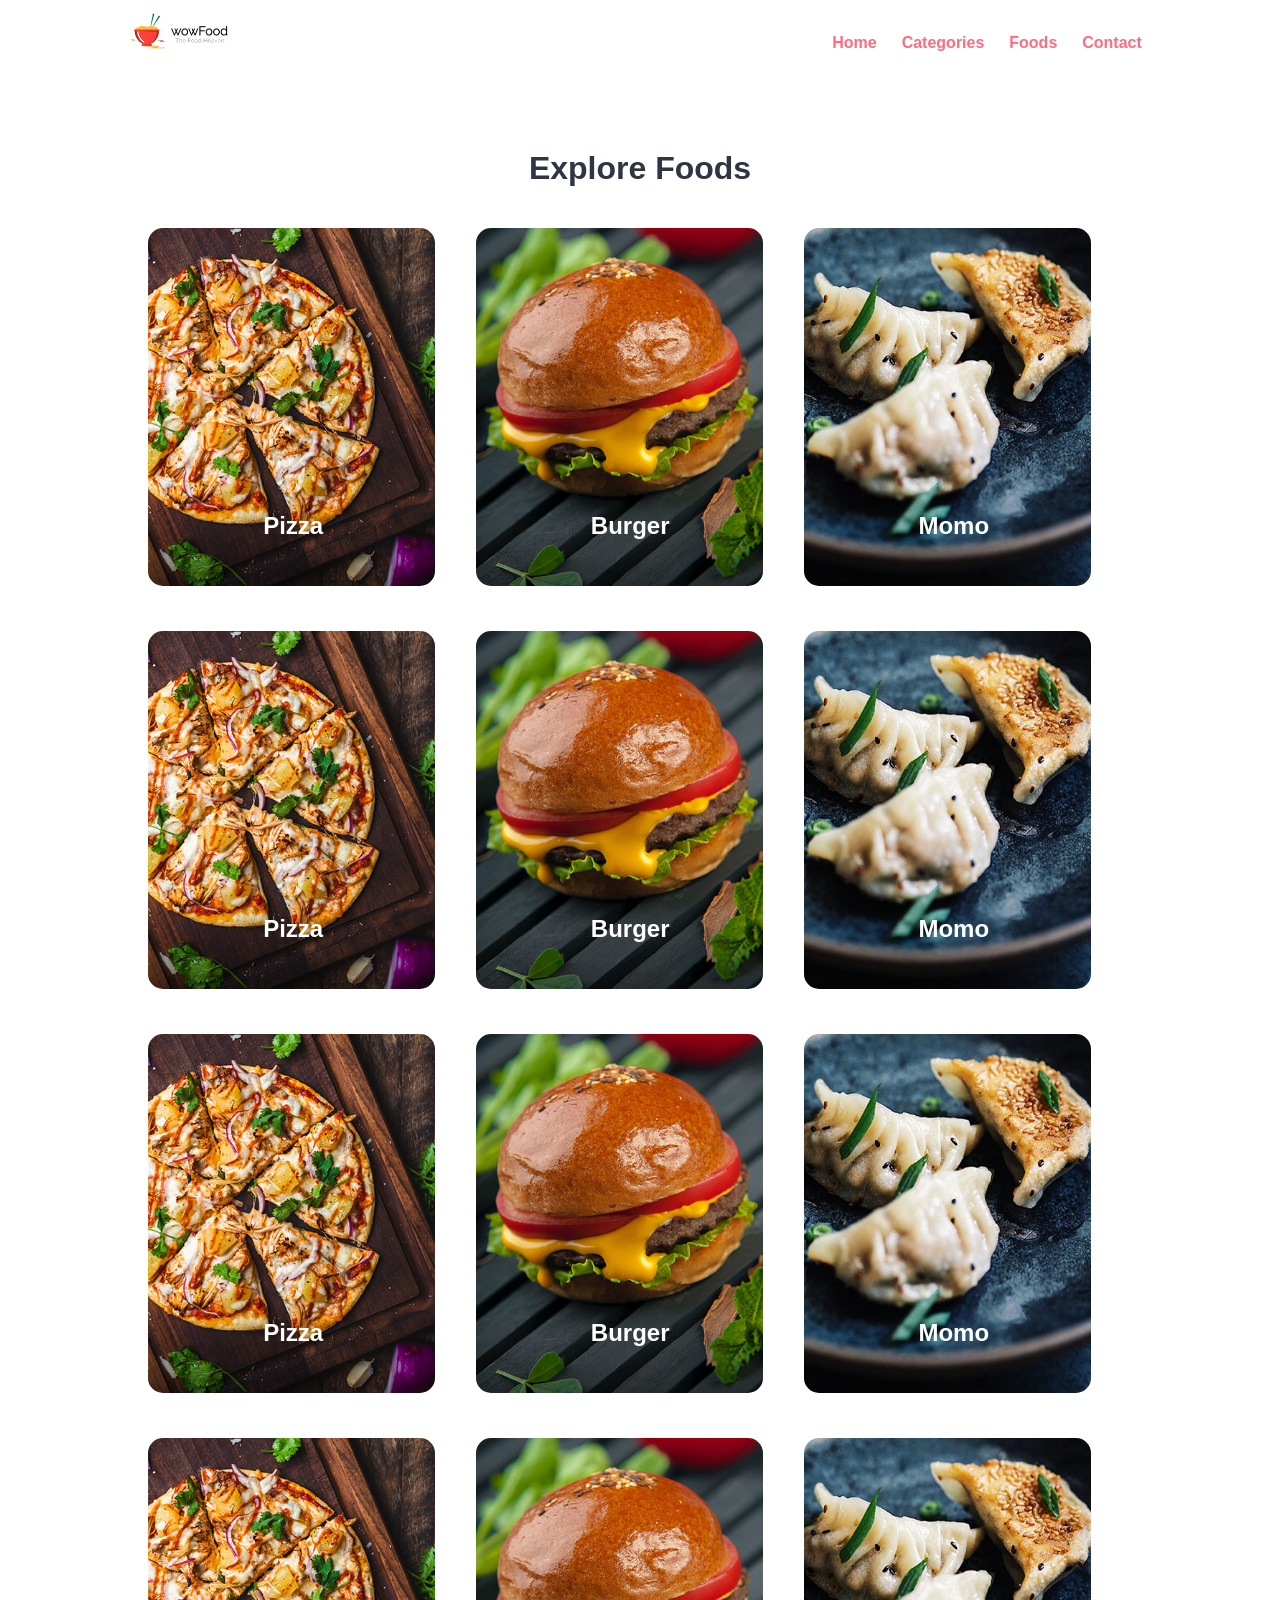
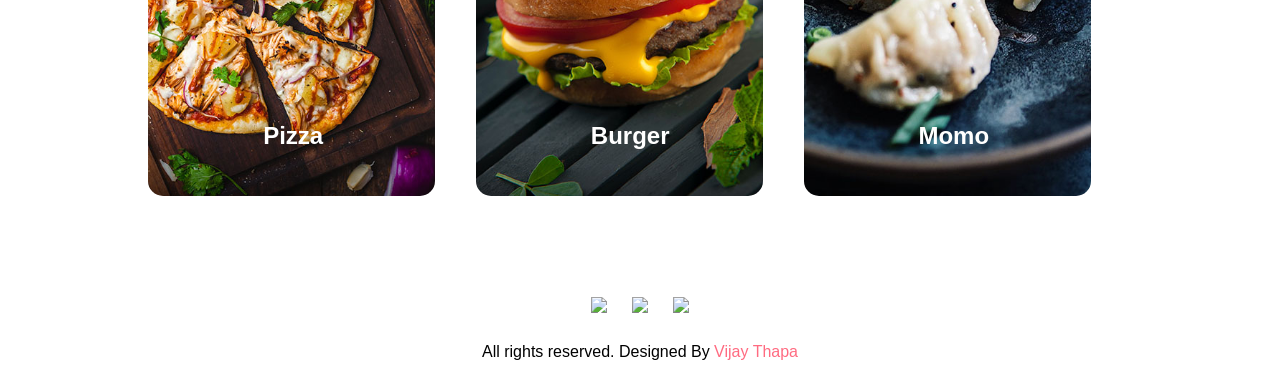
==== categories.html @ 3e613388 "first" ====
<!DOCTYPE html>
<html lang="en">
<head>
    <meta charset="UTF-8">
    <!-- Important to make website responsive -->
    <meta name="viewport" content="width=device-width, initial-scale=1.0">
    <title>Restaurant Website</title>

    <!-- Link our CSS file -->
    <link rel="stylesheet" href="css/style.css">
</head>

<body>
    <!-- Navbar Section Starts Here -->
    <section class="navbar">
        <div class="container">
            <div class="logo">
                <a href="#" title="Logo">
                    <img src="images/logo.png" alt="Restaurant Logo" class="img-responsive">
                </a>
            </div>

            <div class="menu text-right">
                <ul>
                    <li>
                        <a href="index.html">Home</a>
                    </li>
                    <li>
                        <a href="categories.html">Categories</a>
                    </li>
                    <li>
                        <a href="foods.html">Foods</a>
                    </li>
                    <li>
                        <a href="#">Contact</a>
                    </li>
                </ul>
            </div>

            <div class="clearfix"></div>
        </div>
    </section>
    <!-- Navbar Section Ends Here -->



    <!-- CAtegories Section Starts Here -->
    <section class="categories">
        <div class="container">
            <h2 class="text-center">Explore Foods</h2>

            <a href="category-foods.html">
            <div class="box-3 float-container">
                <img src="images/pizza.jpg" alt="Pizza" class="img-responsive img-curve">

                <h3 class="float-text text-white">Pizza</h3>
            </div>
            </a>

            <a href="#">
            <div class="box-3 float-container">
                <img src="images/burger.jpg" alt="Burger" class="img-responsive img-curve">

                <h3 class="float-text text-white">Burger</h3>
            </div>
            </a>

            <a href="#">
            <div class="box-3 float-container">
                <img src="images/momo.jpg" alt="Momo" class="img-responsive img-curve">

                <h3 class="float-text text-white">Momo</h3>
            </div>
            </a>

            <a href="#">
            <div class="box-3 float-container">
                <img src="images/pizza.jpg" alt="Pizza" class="img-responsive img-curve">

                <h3 class="float-text text-white">Pizza</h3>
            </div>
            </a>

            <a href="#">
            <div class="box-3 float-container">
                <img src="images/burger.jpg" alt="Burger" class="img-responsive img-curve">

                <h3 class="float-text text-white">Burger</h3>
            </div>
            </a>

            <a href="#">
            <div class="box-3 float-container">
                <img src="images/momo.jpg" alt="Momo" class="img-responsive img-curve">

                <h3 class="float-text text-white">Momo</h3>
            </div>
            </a>
            <a href="#">
            <div class="box-3 float-container">
                <img src="images/pizza.jpg" alt="Pizza" class="img-responsive img-curve">

                <h3 class="float-text text-white">Pizza</h3>
            </div>
            </a>

            <a href="#">
            <div class="box-3 float-container">
                <img src="images/burger.jpg" alt="Burger" class="img-responsive img-curve">

                <h3 class="float-text text-white">Burger</h3>
            </div>
            </a>

            <a href="#">
            <div class="box-3 float-container">
                <img src="images/momo.jpg" alt="Momo" class="img-responsive img-curve">

                <h3 class="float-text text-white">Momo</h3>
            </div>
            </a>

            <a href="#">
            <div class="box-3 float-container">
                <img src="images/pizza.jpg" alt="Pizza" class="img-responsive img-curve">

                <h3 class="float-text text-white">Pizza</h3>
            </div>
            </a>

            <a href="#">
            <div class="box-3 float-container">
                <img src="images/burger.jpg" alt="Burger" class="img-responsive img-curve">

                <h3 class="float-text text-white">Burger</h3>
            </div>
            </a>

            <a href="#">
            <div class="box-3 float-container">
                <img src="images/momo.jpg" alt="Momo" class="img-responsive img-curve">

                <h3 class="float-text text-white">Momo</h3>
            </div>
            </a>

            

            <div class="clearfix"></div>
        </div>
    </section>
    <!-- Categories Section Ends Here -->


    <!-- social Section Starts Here -->
    <section class="social">
        <div class="container text-center">
            <ul>
                <li>
                    <a href="#"><img src="https://img.icons8.com/fluent/50/000000/facebook-new.png"/></a>
                </li>
                <li>
                    <a href="#"><img src="https://img.icons8.com/fluent/48/000000/instagram-new.png"/></a>
                </li>
                <li>
                    <a href="#"><img src="https://img.icons8.com/fluent/48/000000/twitter.png"/></a>
                </li>
            </ul>
        </div>
    </section>
    <!-- social Section Ends Here -->

    <!-- footer Section Starts Here -->
    <section class="footer">
        <div class="container text-center">
            <p>All rights reserved. Designed By <a href="#">Vijay Thapa</a></p>
        </div>
    </section>
    <!-- footer Section Ends Here -->

</body>
</html>
---- css/style.css ----
/* 
    Author: Vijay Thapa;
    Theme: Restaurant Food Order;
    version: 1.0;
*/

/* CSS for All */
*{
    margin: 0 0;
    padding: 0 0;
    font-family: Arial, Helvetica, sans-serif;
}
.container{
    width: 80%;
    margin: 0 auto;
    padding: 1%;
}
.img-responsive{
    width: 100%;
}
.img-curve{
    border-radius: 15px;
}

.text-right{
    text-align: right;
}
.text-center{
    text-align: center;
}
.text-left{
    text-align: left;
}
.text-white{
    color: white;
}

.clearfix{
    clear: both;
    float: none;
}

a{
    color: #ff6b81;
    text-decoration: none;
}
a:hover{
    color: #ff4757;
}

.btn{
    padding: 1%;
    border: none;
    font-size: 1rem;
    border-radius: 5px;
}
.btn-primary{
    background-color: #ff6b81;
    color: white;
    cursor: pointer;
}
.btn-primary:hover{
    color: white;
    background-color: #ff4757;
}
h2{
    color: #2f3542;
    font-size: 2rem;
    margin-bottom: 2%;
}
h3{
    font-size: 1.5rem;
}
.float-container{
    position: relative;
}
.float-text{
    position: absolute;
    bottom: 50px;
    left: 40%;
}
fieldset{
    border: 1px solid white;
    margin: 5%;
    padding: 3%;
    border-radius: 5px;
}


/* CSSS for navbar section */

.logo{
    width: 10%;
    float: left;
}
.menu{
    line-height: 60px;
}
.menu ul{
    list-style-type: none;
}

.menu ul li{
    display: inline;
    padding: 1%;
    font-weight: bold;
}


/* CSS for Food SEarch Section */

.food-search{
    background-image: url(../images/bg.jpg);
    background-size: cover;
    background-repeat: no-repeat;
    background-position: center;
    padding: 7% 0;
}

.food-search input[type="search"]{
    width: 50%;
    padding: 1%;
    font-size: 1rem;
    border: none;
    border-radius: 5px;
}


/* CSS for Categories */
.categories{
    padding: 4% 0;
}

.box-3{
    width: 28%;
    float: left;
    margin: 2%;
}


/* CSS for Food Menu */
.food-menu{
    background-color: #ececec;
    padding: 4% 0;
}
.food-menu-box{
    width: 43%;
    margin: 1%;
    padding: 2%;
    float: left;
    background-color: white;
    border-radius: 15px;
}

.food-menu-img{
    width: 20%;
    float: left;
}

.food-menu-desc{
    width: 70%;
    float: left;
    margin-left: 8%;
}

.food-price{
    font-size: 1.2rem;
    margin: 2% 0;
}
.food-detail{
    font-size: 1rem;
    color: #747d8c;
}


/* CSS for Social */
.social ul{
    list-style-type: none;
}
.social ul li{
    display: inline;
    padding: 1%;
}

/* for Order Section */
.order{
    width: 50%;
    margin: 0 auto;
}
.input-responsive{
    width: 96%;
    padding: 1%;
    margin-bottom: 3%;
    border: none;
    border-radius: 5px;
    font-size: 1rem;
}
.order-label{
    margin-bottom: 1%; 
    font-weight: bold;
}



/* CSS for Mobile Size or Smaller Screen */

@media only screen and (max-width:768px){
    .logo{
        width: 80%;
        float: none;
        margin: 1% auto;
    }

    .menu ul{
        text-align: center;
    }

    .food-search input[type="search"]{
        width: 90%;
        padding: 2%;
        margin-bottom: 3%;
    }

    .btn{
        width: 91%;
        padding: 2%;
    }

    .food-search{
        padding: 10% 0;
    }

    .categories{
        padding: 20% 0;
    }
    h2{
        margin-bottom: 10%;
    }
    .box-3{
        width: 100%;
        margin: 4% auto;
    }

    .food-menu{
        padding: 20% 0;
    }

    .food-menu-box{
        width: 90%;
        padding: 5%;
        margin-bottom: 5%;
    }
    .social{
        padding: 5% 0;
    }
    .order{
        width: 100%;
    }
}
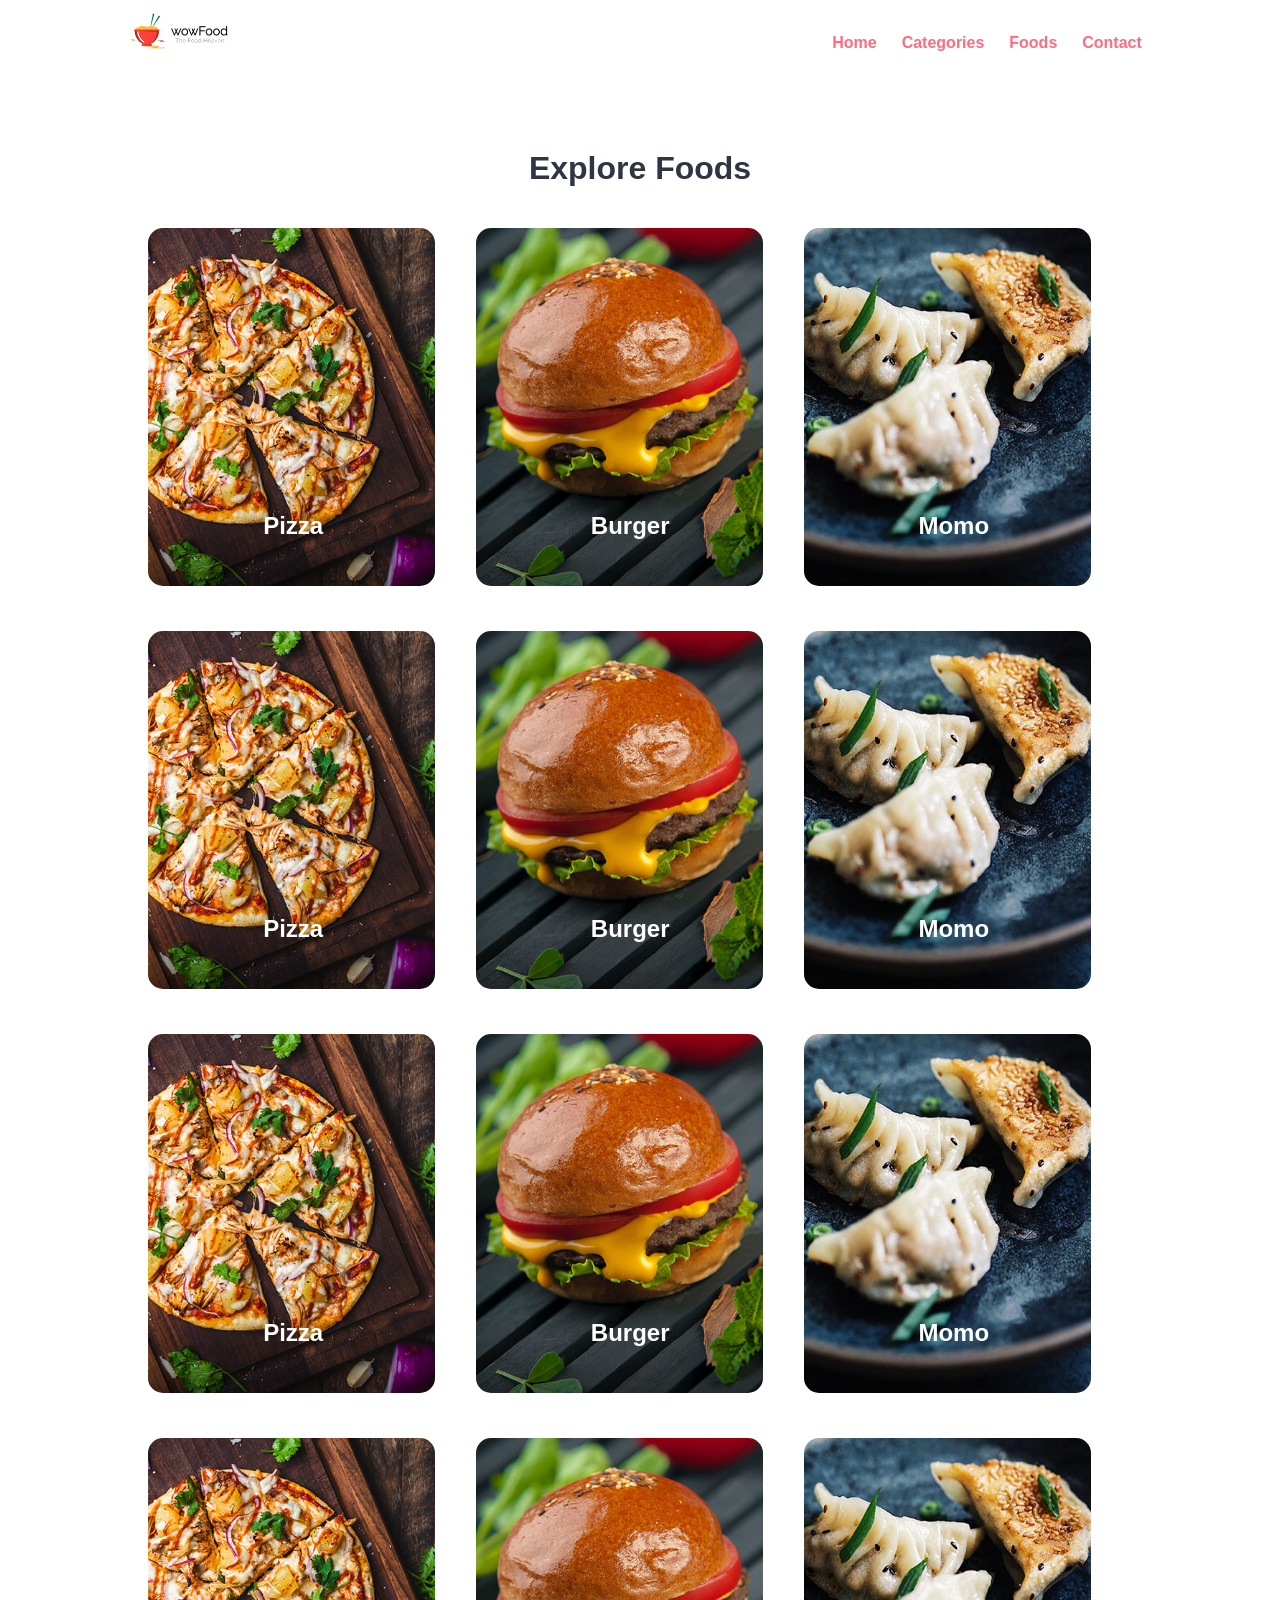
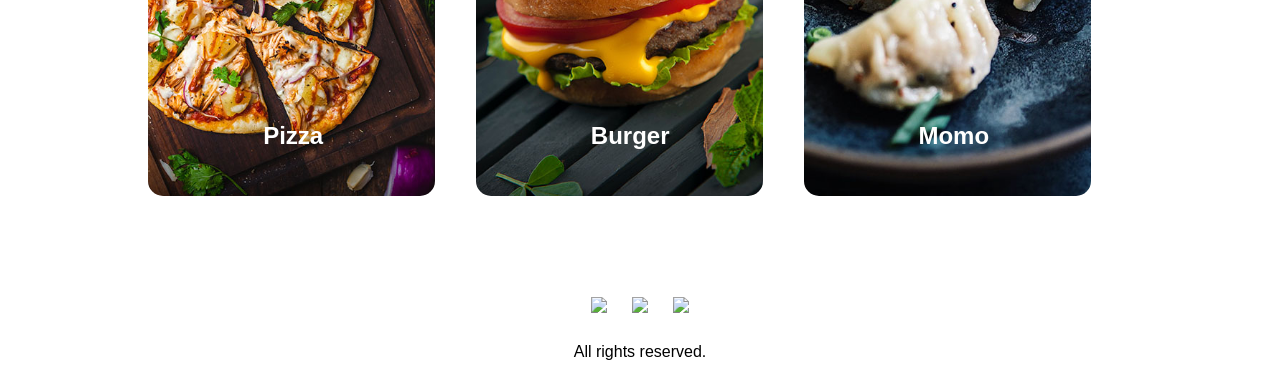
==== commit 73d1b2ce: "admin section added" ====
--- a/categories.html
+++ b/categories.html
@@ -173,7 +173,7 @@
     <!-- footer Section Starts Here -->
     <section class="footer">
         <div class="container text-center">
-            <p>All rights reserved. Designed By <a href="#">Vijay Thapa</a></p>
+            <p>All rights reserved.</p>
         </div>
     </section>
     <!-- footer Section Ends Here -->
